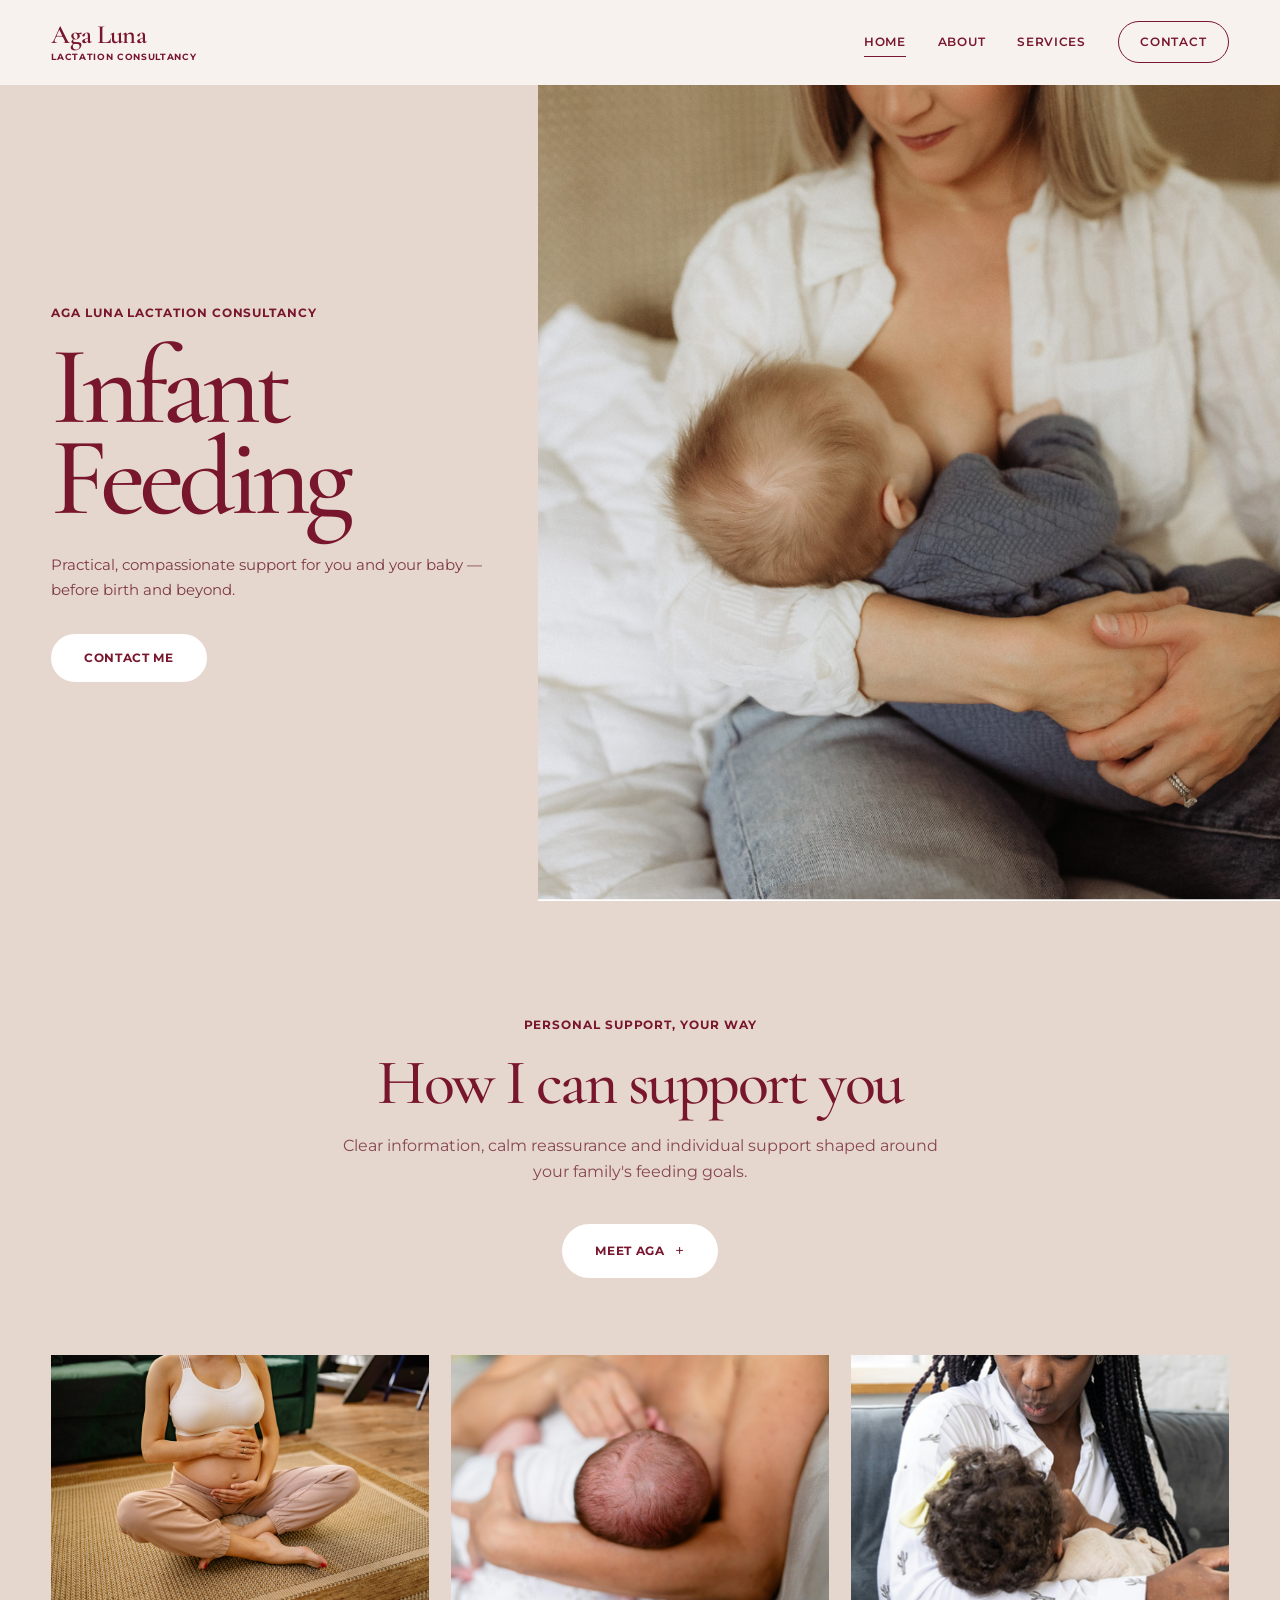
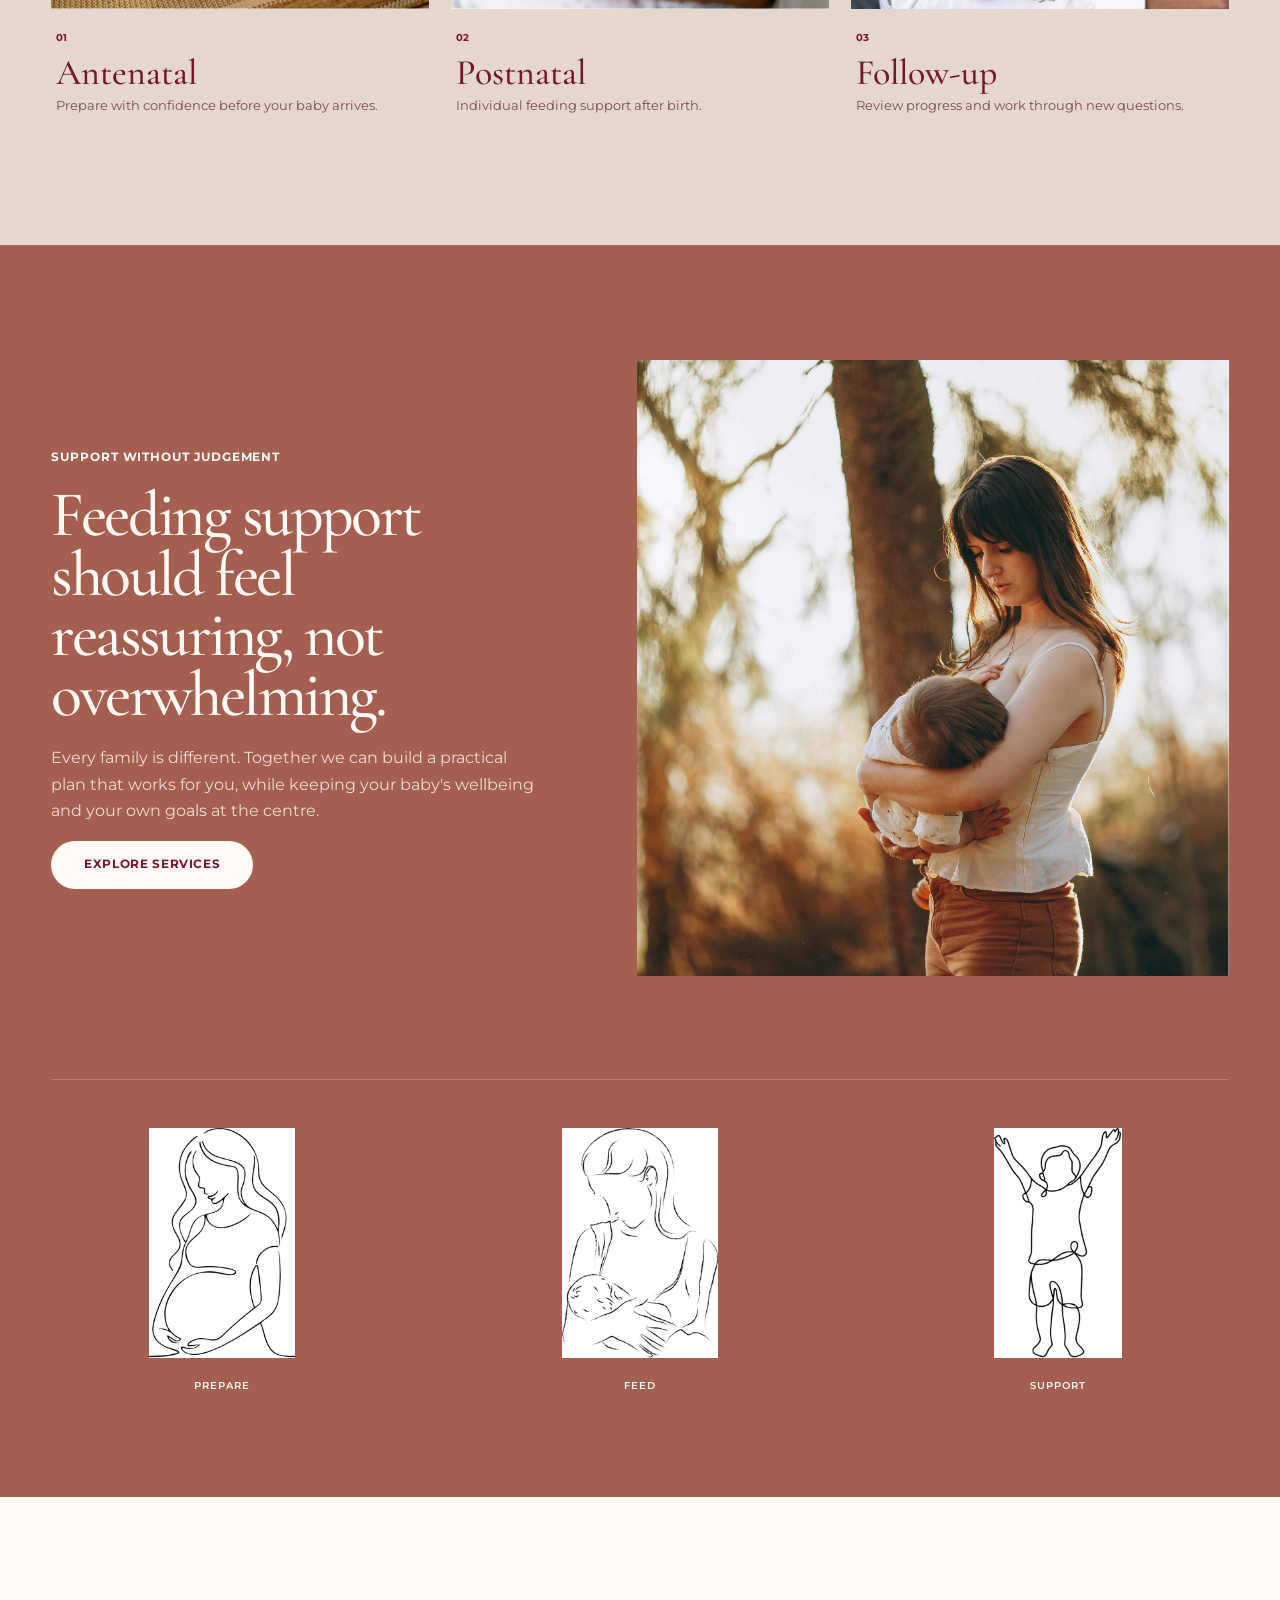
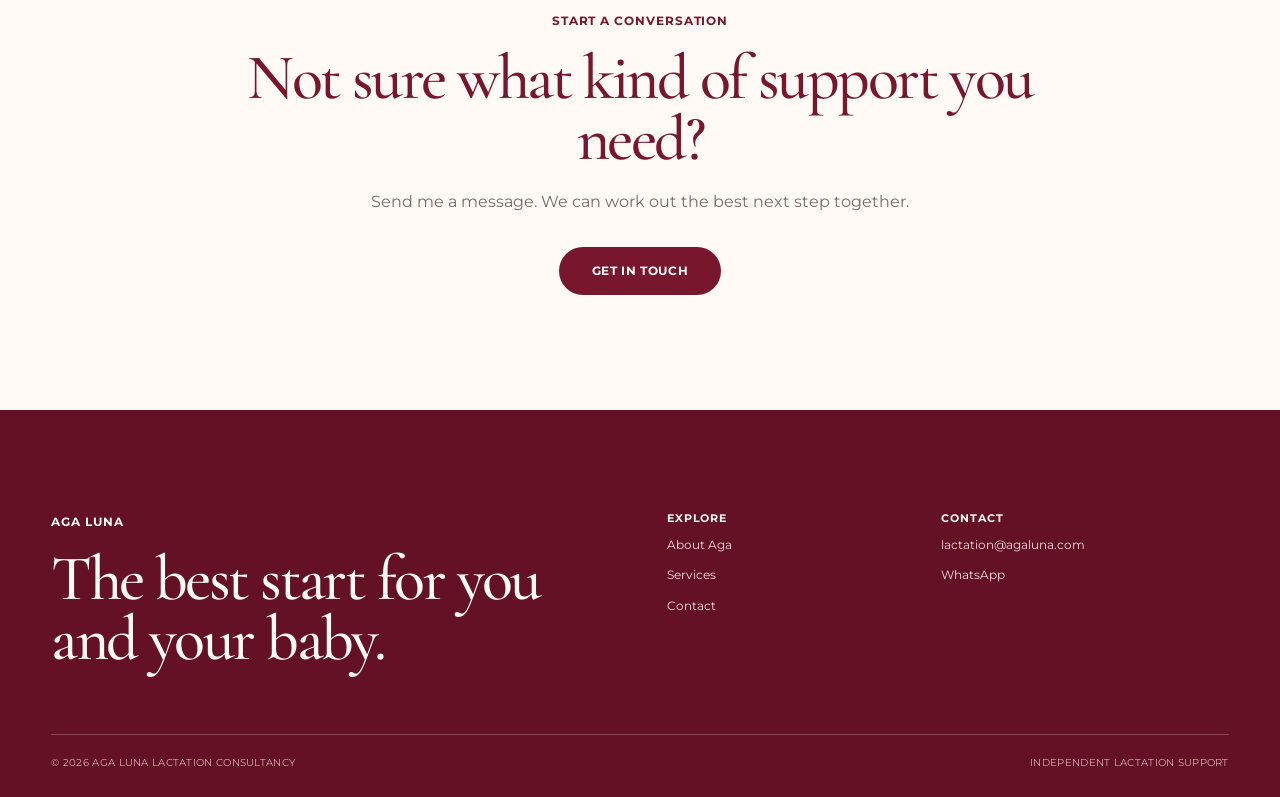
==== index.html @ 63ed7f53 "Build basic replacement site for client and add free use images" ====
<!DOCTYPE html>
<html lang="en">

<head>
  <title>Aga Luna Lactation Consultancy</title>
  <meta name="description" content="Warm, evidence-based infant feeding and lactation support for families.">

  <meta charset="UTF-8">
  <meta name="viewport" content="width=device-width, initial-scale=1.0">
  <meta name="theme-color" content="#7a1730">
  <link rel="preconnect" href="https://fonts.googleapis.com">
  <link rel="preconnect" href="https://fonts.gstatic.com" crossorigin>
  <link
    href="https://fonts.googleapis.com/css2?family=Cormorant+Garamond:wght@400;500;600&family=Montserrat:wght@400;500;600;700&display=swap"
    rel="stylesheet">
  <link rel="stylesheet" href="assets/css/style.css">
  <script src="assets/js/script.js" defer></script>

</head>

<body data-page="home">

  <a class="skip-link" href="#main">Skip to content</a>

  <header class="site-header" data-header>
    <div class="shell header-inner">
      <a class="brand" href="index.html" aria-label="Aga Luna home">
        <span class="brand-kicker">Aga Luna</span>
        <span class="brand-sub">Lactation Consultancy</span>
      </a>

      <button class="nav-toggle" type="button" aria-expanded="false" aria-controls="primary-nav" aria-label="Open menu">
        <span></span><span></span>
      </button>

      <nav class="primary-nav" id="primary-nav" aria-label="Main navigation">
        <a href="index.html" data-nav="home">Home</a>
        <a href="about.html" data-nav="about">About</a>
        <a href="services.html" data-nav="services">Services</a>
        <a href="contact.html" class="nav-button" data-nav="contact">Contact</a>
      </nav>
    </div>
  </header>


  <main id="main">
    <section class="hero hero-home">
      <div class="hero-copy reveal">
        <div class="hero-copy-inner">
          <p class="eyebrow">Aga Luna Lactation Consultancy</p>
          <h1>Infant<br>Feeding</h1>
          <p class="hero-intro">Practical, compassionate support for you and your baby — before birth and beyond.</p>
          <a class="pill pill-light" href="contact.html">Contact me</a>
        </div>
      </div>

      <div class="hero-image media-frame media-home" role="img" aria-label="Parent holding a baby">

      </div>
    </section>

    <section class="section services-preview">
      <div class="shell">
        <header class="section-title centred reveal">
          <p class="eyebrow">Personal support, your way</p>
          <h2>How I can support you</h2>
          <p>Clear information, calm reassurance and individual support shaped around your family's feeding goals.</p>
        </header>

        <div class="about-reveal-wrap reveal">
          <button class="pill pill-white accordion-trigger" type="button" aria-expanded="false"
            aria-controls="home-about">
            <span>Meet Aga</span>
            <span class="accordion-symbol" aria-hidden="true">+</span>
          </button>

          <div class="home-about" id="home-about" hidden>
            <div class="home-about-grid">
              <div>
                <p class="eyebrow">About me</p>
                <h3>Experienced care, delivered personally.</h3>
              </div>
              <div>
                <p>I’m Aga, an International Board Certified Lactation Consultant and neonatal nurse. I support families
                  with evidence-based information, practical feeding guidance and an approach that respects your
                  individual choices.</p>
                <a class="text-link" href="about.html">Read more about Aga <span>→</span></a>
              </div>
            </div>
          </div>
        </div>

        <div class="service-image-grid">
          <a class="service-tile reveal" href="services.html#antenatal">
            <div class="media-frame media-card media-antenatal">
            </div>
            <div class="service-tile-copy">
              <span class="service-number">01</span>
              <h3>Antenatal</h3>
              <p>Prepare with confidence before your baby arrives.</p>
            </div>
          </a>

          <a class="service-tile reveal" href="services.html#postnatal">
            <div class="media-frame media-card media-postnatal">
            </div>
            <div class="service-tile-copy">
              <span class="service-number">02</span>
              <h3>Postnatal</h3>
              <p>Individual feeding support after birth.</p>
            </div>
          </a>

          <a class="service-tile reveal" href="services.html#follow-up">
            <div class="media-frame media-card media-followup">
            </div>
            <div class="service-tile-copy">
              <span class="service-number">03</span>
              <h3>Follow-up</h3>
              <p>Review progress and work through new questions.</p>
            </div>
          </a>
        </div>
      </div>
    </section>

    <section class="feature-band">
      <div class="shell feature-grid">
        <div class="feature-copy reveal">
          <p class="eyebrow eyebrow-light">Support without judgement</p>
          <h2>Feeding support should feel reassuring, not overwhelming.</h2>
          <p>Every family is different. Together we can build a practical plan that works for you, while keeping your
            baby's wellbeing and your own goals at the centre.</p>
          <a class="pill pill-cream" href="services.html">Explore services</a>
        </div>

        <div class="feature-image media-frame media-feature reveal">
        </div>
      </div>

      <div class="shell line-art-row" aria-hidden="true">
        <div class="line-art-item">
          <div class="line-art-image-wrap">
            <img src="assets/images/service-antenatal.png" alt="" class="line-art-image">
          </div>
          <small>Prepare</small>
        </div>

        <div class="line-art-item">
          <div class="line-art-image-wrap">
            <img src="assets/images/service-postnatal.png" alt="" class="line-art-image">
          </div>
          <small>Feed</small>
        </div>

        <div class="line-art-item">
          <div class="line-art-image-wrap">
            <img src="assets/images/service-follow-up.png" alt="" class="line-art-image">
          </div>
          <small>Support</small>
        </div>
      </div>
    </section>

    <section class="section simple-cta">
      <div class="shell simple-cta-inner reveal">
        <p class="eyebrow">Start a conversation</p>
        <h2>Not sure what kind of support you need?</h2>
        <p>Send me a message. We can work out the best next step together.</p>
        <a class="pill pill-wine" href="contact.html">Get in touch</a>
      </div>
    </section>
  </main>


  <footer class="site-footer">
    <div class="shell footer-grid">
      <div class="footer-brand">
        <p class="eyebrow eyebrow-light">Aga Luna</p>
        <h2>The best start for you and your baby.</h2>
      </div>

      <div class="footer-col">
        <h3>Explore</h3>
        <a href="about.html">About Aga</a>
        <a href="services.html">Services</a>
        <a href="contact.html">Contact</a>
      </div>

      <div class="footer-col">
        <h3>Contact</h3>
        <a href="mailto:lactation@agaluna.com">lactation@agaluna.com</a>
        <a href="https://wa.me/447851982560">WhatsApp</a>
      </div>
    </div>

    <div class="shell footer-base">
      <span>© <span data-year></span> Aga Luna Lactation Consultancy</span>
      <span>Independent lactation support</span>
    </div>
  </footer>

</body>

</html>
---- assets/css/style.css ----
:root {
  --wine: #78162e;
  --wine-deep: #641126;
  --terracotta: #a45f50;
  --terracotta-deep: #8f5144;
  --blush: #e6d7ce;
  --blush-soft: #f2e9e4;
  --cream: #fffaf6;
  --paper: #f8f2ee;
  --white: #ffffff;
  --ink: #2e2423;
  --muted: #766866;
  --line: rgba(120, 22, 46, 0.18);
  --dark-line: rgba(255, 250, 246, 0.22);

  --display: "Cormorant Garamond", Georgia, serif;
  --sans: "Montserrat", Arial, sans-serif;

  --shell: 1180px;
  --pad: clamp(1.25rem, 4vw, 4.5rem);
  --section: clamp(5rem, 9vw, 8.5rem);
}

* {
  box-sizing: border-box;
}

html {
  scroll-behavior: smooth;
  scroll-padding-top: 92px;
}

body {
  margin: 0;
  color: var(--wine);
  background: var(--paper);
  font-family: var(--sans);
  font-size: 16px;
  line-height: 1.65;
  -webkit-font-smoothing: antialiased;
}

body.menu-open {
  overflow: hidden;
}

img {
  display: block;
  width: 100%;
  height: auto;
}

a {
  color: inherit;
}

button,
input,
textarea,
select {
  font: inherit;
}

.shell {
  width: min(calc(100% - (var(--pad) * 2)), var(--shell));
  margin-inline: auto;
}

.section {
  padding: var(--section) 0;
}

.skip-link {
  position: fixed;
  left: 1rem;
  top: 1rem;
  z-index: 9999;
  padding: .75rem 1rem;
  transform: translateY(-180%);
  background: var(--wine);
  color: var(--white);
  text-decoration: none;
}

.skip-link:focus {
  transform: none;
}

.eyebrow,
.small-heading {
  margin: 0 0 1.1rem;
  font-size: .72rem;
  font-weight: 700;
  letter-spacing: .08em;
  text-transform: uppercase;
}

.eyebrow-light {
  color: var(--cream);
}

h1,
h2,
h3,
blockquote {
  margin-top: 0;
  font-family: var(--display);
  font-weight: 500;
}

h1 {
  margin-bottom: 1.4rem;
  font-size: clamp(4rem, 8.7vw, 8.8rem);
  line-height: .82;
  letter-spacing: -.055em;
}

h2 {
  margin-bottom: 1.25rem;
  font-size: clamp(2.7rem, 5vw, 5rem);
  line-height: .94;
  letter-spacing: -.04em;
}

h3 {
  margin-bottom: .7rem;
  font-size: clamp(1.7rem, 2.8vw, 2.5rem);
  line-height: 1;
}

p {
  margin-top: 0;
}

.large-copy {
  max-width: 44rem;
  font-family: var(--display);
  font-size: clamp(1.5rem, 2.5vw, 2.25rem);
  line-height: 1.2;
}

.muted {
  color: var(--muted);
}

.pill {
  display: inline-flex;
  align-items: center;
  justify-content: center;
  min-height: 48px;
  padding: .8rem 2rem;
  border: 1px solid transparent;
  border-radius: 999px;
  font-size: .72rem;
  font-weight: 700;
  letter-spacing: .055em;
  text-transform: uppercase;
  text-decoration: none;
  cursor: pointer;
  transition: transform .2s ease, background .2s ease, color .2s ease, border-color .2s ease;
}

.pill:hover {
  transform: translateY(-2px);
}

.pill-light,
.pill-white {
  background: var(--white);
  color: var(--wine);
}

.pill-cream {
  background: var(--cream);
  color: var(--wine);
}

.pill-wine {
  background: var(--wine);
  color: var(--white);
}

.pill-wine:hover {
  background: var(--wine-deep);
}

.text-link {
  display: inline-flex;
  gap: .6rem;
  align-items: center;
  font-size: .78rem;
  font-weight: 700;
  letter-spacing: .04em;
  text-transform: uppercase;
  text-decoration: none;
  border-bottom: 1px solid currentColor;
}

.text-link span {
  transition: transform .2s ease;
}

.text-link:hover span {
  transform: translateX(4px);
}


/* -------------------------- Header -------------------------- */

.site-header {
  position: sticky;
  top: 0;
  z-index: 1000;
  background: rgba(248, 242, 238, .94);
  border-bottom: 1px solid transparent;
  backdrop-filter: blur(14px);
  transition: border-color .2s ease, box-shadow .2s ease;
}

.site-header.is-scrolled {
  border-color: var(--line);
  box-shadow: 0 10px 35px rgba(90, 35, 45, .05);
}

.header-inner {
  min-height: 84px;
  display: flex;
  align-items: center;
  justify-content: space-between;
  gap: 2rem;
}

.brand {
  display: flex;
  flex-direction: column;
  line-height: 1;
  text-decoration: none;
}

.brand-kicker {
  font-family: var(--display);
  font-size: 1.65rem;
  font-weight: 600;
  letter-spacing: -.025em;
}

.brand-sub {
  margin-top: .25rem;
  font-size: .56rem;
  font-weight: 700;
  letter-spacing: .075em;
  text-transform: uppercase;
}

.primary-nav {
  display: flex;
  align-items: center;
  gap: 2rem;
}

.primary-nav a {
  position: relative;
  font-size: .72rem;
  font-weight: 600;
  letter-spacing: .06em;
  text-transform: uppercase;
  text-decoration: none;
}

.primary-nav a:not(.nav-button)::after {
  content: "";
  position: absolute;
  left: 0;
  right: 100%;
  bottom: -.35rem;
  height: 1px;
  background: currentColor;
  transition: right .2s ease;
}

.primary-nav a:hover::after,
.primary-nav a.active::after {
  right: 0;
}

.nav-button {
  padding: .68rem 1.35rem;
  border: 1px solid var(--wine);
  border-radius: 999px;
}

.nav-button:hover,
.nav-button.active {
  background: var(--wine);
  color: var(--white);
}

.nav-toggle {
  display: none;
  width: 44px;
  height: 44px;
  padding: 0;
  border: 0;
  background: transparent;
  cursor: pointer;
}

.nav-toggle span {
  display: block;
  width: 26px;
  height: 1px;
  margin: 6px auto;
  background: var(--wine);
  transition: transform .2s ease;
}

.nav-toggle[aria-expanded="true"] span:first-child {
  transform: translateY(3.5px) rotate(45deg);
}

.nav-toggle[aria-expanded="true"] span:last-child {
  transform: translateY(-3.5px) rotate(-45deg);
}


/* ------------------------ Image system ----------------------- */

.media-frame {
  position: relative;
  overflow: hidden;
  background:
    linear-gradient(135deg, rgba(120, 22, 46, .11), rgba(164, 95, 80, .18)),
    var(--blush-soft);
  background-position: center;
  background-size: cover;
}

.image-note {
  position: absolute;
  left: 50%;
  top: 50%;
  transform: translate(-50%, -50%);
  max-width: 75%;
  padding: .55rem .8rem;
  background: rgba(255, 255, 255, .87);
  color: var(--wine);
  border-radius: 999px;
  font-size: .68rem;
  font-weight: 600;
  text-align: center;
}

.image-note-dark {
  background: rgba(46, 36, 35, .74);
  color: var(--cream);
}

/* Once you add the files, these selectors automatically use them. */
.media-home {
  background-image: url("../images/home-hero.jpg"), linear-gradient(135deg, #eee, #ddd);
}

.media-antenatal {
  background-image: url("../images/antenatal.jpg"), linear-gradient(135deg, #eee, #ddd);
}

.media-postnatal {
  background-image: url("../images/postnatal.jpg"), linear-gradient(135deg, #eee, #ddd);
}

.media-followup {
  background-image: url("../images/follow-up.jpg"), linear-gradient(135deg, #eee, #ddd);
}

.media-feature {
  background-image: url("../images/home-feature.jpg"), linear-gradient(135deg, #eee, #ddd);
}

.media-portrait {
  background-image: url("../images/aga-portrait.jpg"), linear-gradient(135deg, #eee, #ddd);
}

.media-services-hero {
  background-image: url("../images/services-hero.jpg"), linear-gradient(135deg, #eee, #ddd);
}

#antenatal .media-service,
#postnatal .media-service,
#follow-up .media-service {
  background-size: contain;
  background-repeat: no-repeat;
  background-position: center;
}

#antenatal .media-service {
  background-image: url("../images/service-antenatal.png");
  background-color: var(--blush-soft);
}

#postnatal .media-service {
  background-image: url("../images/service-postnatal.png");
  background-color: var(--terracotta);
}

#follow-up .media-service {
  background-image: url("../images/service-follow-up.png");
  background-color: var(--blush-soft);
}

.media-contact {
  background-image: url("../images/contact-hero.jpg"), linear-gradient(135deg, #eee, #ddd);
}


/* --------------------------- Home ---------------------------- */

.hero-home {
  min-height: calc(100svh - 84px);
  display: grid;
  grid-template-columns: minmax(0, 42%) minmax(0, 58%);
  background: var(--blush);
}

.hero-copy {
  display: grid;
  align-items: center;
  padding: clamp(4rem, 8vw, 8rem) var(--pad);
}

.hero-copy-inner {
  width: min(100%, 32rem);
  margin-left: auto;
}

.hero-copy h1 {
  margin-bottom: 1.8rem;
}

.hero-intro {
  max-width: 29rem;
  margin-bottom: 2rem;
  color: #7d3948;
  font-size: .95rem;
}

.hero-image {
  min-height: 650px;
}

.services-preview {
  background: var(--blush);
}

.section-title {
  max-width: 760px;
  margin-inline: auto;
  margin-bottom: 2.4rem;
}

.centred {
  text-align: center;
}

.section-title p:last-child {
  max-width: 620px;
  margin-inline: auto;
  color: #874653;
}

.about-reveal-wrap {
  margin-bottom: clamp(3rem, 6vw, 5.5rem);
  text-align: center;
}

.accordion-trigger {
  gap: .65rem;
}

.accordion-symbol {
  font-size: 1rem;
  font-weight: 400;
  transition: transform .25s ease;
}

.accordion-trigger[aria-expanded="true"] .accordion-symbol {
  transform: rotate(45deg);
}

.home-about {
  max-width: 900px;
  margin: 1.5rem auto 0;
  padding: clamp(2rem, 5vw, 4rem);
  border-top: 1px solid var(--line);
  border-bottom: 1px solid var(--line);
  text-align: left;
}

.home-about-grid {
  display: grid;
  grid-template-columns: .8fr 1.2fr;
  gap: clamp(2rem, 6vw, 5rem);
}

.home-about-grid p:not(.eyebrow) {
  color: #74414a;
}

.service-image-grid {
  display: grid;
  grid-template-columns: repeat(3, 1fr);
  gap: clamp(.8rem, 1.8vw, 1.4rem);
}

.service-tile {
  color: inherit;
  text-decoration: none;
}

.media-card {
  aspect-ratio: 1.22 / .82;
  transition: transform .35s ease, filter .35s ease;
}

.service-tile:hover .media-card {
  transform: translateY(-4px);
  filter: saturate(.92);
}

.service-tile-copy {
  padding: 1.3rem .3rem 0;
}

.service-number {
  display: block;
  margin-bottom: .55rem;
  font-size: .62rem;
  font-weight: 700;
}

.service-tile-copy h3 {
  margin-bottom: .3rem;
}

.service-tile-copy p {
  color: #7d4851;
  font-size: .82rem;
}

.feature-band {
  padding: var(--section) 0 clamp(4rem, 8vw, 7rem);
  background: var(--terracotta);
  color: var(--cream);
}

.feature-grid {
  display: grid;
  grid-template-columns: .9fr 1.1fr;
  gap: clamp(3rem, 8vw, 8rem);
  align-items: center;
}

.feature-copy p:not(.eyebrow) {
  max-width: 35rem;
  color: #f0ddd5;
}

.media-feature {
  aspect-ratio: .96 / 1;
  min-height: 540px;
}

.line-art-row {
  margin-top: clamp(4rem, 8vw, 7rem);
  padding-top: 2.5rem;
  border-top: 1px solid var(--dark-line);
  display: grid;
  grid-template-columns: repeat(3, 1fr);
  gap: 2rem;
}

.line-icon {
  display: grid;
  place-items: center;
  gap: .8rem;
}

.line-symbol {
  display: grid;
  place-items: center;
  width: 90px;
  aspect-ratio: 1;
  border: 1px solid var(--cream);
  border-radius: 50%;
  font-family: var(--display);
  font-size: 2.3rem;
}

.line-icon small {
  font-size: .65rem;
  letter-spacing: .09em;
  text-transform: uppercase;
}

.simple-cta {
  background: var(--cream);
  text-align: center;
}

.simple-cta-inner {
  max-width: 820px;
}

.simple-cta-inner p:not(.eyebrow) {
  max-width: 590px;
  margin-inline: auto;
  color: var(--muted);
}

.simple-cta .pill {
  margin-top: 1rem;
}


/* --------------------------- About --------------------------- */

.editorial-hero {
  padding: clamp(5rem, 10vw, 9rem) 0;
  background: var(--blush);
}

.editorial-hero-grid {
  display: grid;
  grid-template-columns: 1.25fr .75fr;
  gap: clamp(3rem, 9vw, 8rem);
  align-items: end;
}

.editorial-title h1 {
  max-width: 760px;
  font-size: clamp(4.5rem, 8vw, 8.3rem);
}

.editorial-side {
  padding-bottom: .8rem;
}

.about-story {
  background: var(--cream);
}

.story-grid {
  display: grid;
  grid-template-columns: .78fr 1.22fr;
  gap: clamp(3rem, 8vw, 8rem);
  align-items: start;
}

.media-portrait {
  aspect-ratio: .75 / 1;
  min-height: 640px;
}

.story-copy {
  max-width: 670px;
  padding-top: clamp(1rem, 4vw, 4rem);
}

.story-copy>p:not(.eyebrow) {
  color: var(--muted);
}

.credential-grid {
  margin: 2.8rem 0;
  border-top: 1px solid var(--line);
  border-bottom: 1px solid var(--line);
}

.credential-grid>div {
  display: grid;
  grid-template-columns: 140px 1fr;
  gap: 1.2rem;
  padding: 1rem 0;
  border-bottom: 1px solid var(--line);
}

.credential-grid>div:last-child {
  border-bottom: 0;
}

.credential-grid strong {
  font-family: var(--display);
  font-size: 1.25rem;
}

.credential-grid span {
  color: var(--muted);
  font-size: .82rem;
}

.quote-band {
  padding: clamp(5rem, 10vw, 9rem) 0;
  background: var(--terracotta);
  color: var(--cream);
}

.quote-inner {
  max-width: 980px;
  text-align: center;
}

.sparkle {
  display: block;
  margin-bottom: 1.3rem;
  font-size: 2rem;
}

blockquote {
  margin-bottom: 0;
  font-size: clamp(2.8rem, 5.8vw, 5.8rem);
  line-height: .97;
  letter-spacing: -.04em;
}

.location-section {
  background: var(--blush);
}

.editorial-split {
  display: grid;
  grid-template-columns: .85fr 1.15fr;
  gap: clamp(3rem, 9vw, 8rem);
}

.editorial-split>div:last-child {
  max-width: 610px;
}


/* ------------------------- Services -------------------------- */

.services-hero {
  background: var(--terracotta);
  color: var(--cream);
}

.services-hero-grid {
  min-height: 690px;
  display: grid;
  grid-template-columns: .9fr 1.1fr;
}

.services-hero-image {
  margin-left: calc((100vw - min(calc(100vw - (var(--pad) * 2)), var(--shell))) / -2);
  min-height: 690px;
}

.services-hero-copy {
  align-self: center;
  padding: clamp(4rem, 8vw, 8rem);
  padding-right: 0;
}

.services-hero-copy h1 {
  max-width: 700px;
  font-size: clamp(4rem, 7vw, 7rem);
}

.services-hero-copy p:not(.eyebrow) {
  max-width: 560px;
  color: #f2ddd6;
}

.service-section {
  padding: var(--section) 0;
  background: var(--cream);
}

.service-section-dark {
  background: var(--terracotta);
  color: var(--cream);
}

.service-layout {
  display: grid;
  grid-template-columns: .23fr .95fr .82fr;
  gap: clamp(2rem, 5vw, 5rem);
  align-items: center;
}

.service-layout-reverse .service-index {
  order: 1;
}

.service-layout-reverse .service-content {
  order: 3;
}

.service-layout-reverse .media-service {
  order: 2;
}

.service-index {
  align-self: start;
  padding-top: .4rem;
  border-top: 1px solid currentColor;
}

.service-index span {
  display: block;
  margin: .8rem 0 .3rem;
  font-family: var(--display);
  font-size: 2.2rem;
}

.service-index p {
  font-size: .68rem;
  font-weight: 700;
  text-transform: uppercase;
  letter-spacing: .07em;
}

.service-content .large-copy {
  margin-bottom: 2rem;
}

.media-service {
  aspect-ratio: .82 / 1;
  min-height: 540px;
}

.clean-list {
  display: grid;
  grid-template-columns: 1fr 1fr;
  gap: .7rem 1.8rem;
  padding: 0;
  margin: 2rem 0 0;
  list-style: none;
  font-size: .83rem;
}

.clean-list li {
  position: relative;
  padding: .7rem 0 .7rem 1.1rem;
  border-top: 1px solid currentColor;
}

.clean-list li::before {
  content: "✦";
  position: absolute;
  left: 0;
  top: .73rem;
  font-size: .55rem;
}

.pricing-section {
  padding: var(--section) 0;
  background: var(--wine);
  color: var(--cream);
}

.pricing-title {
  display: grid;
  grid-template-columns: .5fr 1.1fr .8fr;
  gap: 2rem;
  align-items: end;
  margin-bottom: 3rem;
}

.pricing-title .eyebrow {
  grid-column: 1 / -1;
  margin-bottom: 0;
}

.pricing-title h2 {
  margin-bottom: 0;
}

.pricing-title p:last-child {
  margin-bottom: .35rem;
  color: #eacdd3;
}

.price-grid {
  border-top: 1px solid var(--dark-line);
}

.price-item {
  display: grid;
  grid-template-columns: 100px 1fr .55fr .75fr;
  gap: 1.5rem;
  align-items: center;
  padding: 1.7rem 0;
  border-bottom: 1px solid var(--dark-line);
}

.price-number {
  font-size: .65rem;
  font-weight: 700;
}

.price-item h3 {
  margin: 0;
}

.price-main {
  margin: 0;
  font-family: var(--display);
  font-size: 2.2rem;
}

.price-item p:last-child {
  margin: 0;
  font-size: .8rem;
  color: #e9ccd2;
}

.pricing-cta {
  margin-top: 2.5rem;
  display: flex;
  align-items: center;
  justify-content: flex-end;
  gap: 1.5rem;
}

.pricing-cta p {
  margin: 0;
}

/* -------------------- Package accordion -------------------- */

.package-accordion {
  margin-top: 3rem;
  border-top: 1px solid var(--dark-line);
  border-bottom: 1px solid var(--dark-line);
}

.package-trigger {
  width: 100%;
  padding: 1.4rem 0;
  border: 0;
  background: transparent;
  color: var(--cream);

  display: flex;
  justify-content: space-between;
  align-items: center;

  font-family: var(--sans);
  font-size: .78rem;
  font-weight: 700;
  letter-spacing: .07em;
  text-transform: uppercase;

  cursor: pointer;
}

.package-symbol {
  font-family: var(--display);
  font-size: 1.8rem;
  line-height: 1;
  transition: transform .25s ease;
}

.package-trigger[aria-expanded="true"] .package-symbol {
  transform: rotate(45deg);
}

.package-panel {
  padding: 1rem 0 2.5rem;
}

.package-grid {
  display: grid;
  grid-template-columns: repeat(3, 1fr);
  gap: 1.4rem;
}

.package-card {
  padding: 2rem;
  border: 1px solid var(--dark-line);
  background: rgba(255, 255, 255, .045);
}

.package-card h3 {
  margin-bottom: 1.3rem;
  font-size: 2.8rem;
}

.package-card ul {
  margin: 0;
  padding: 0;
  list-style: none;
}

.package-card li {
  padding: .7rem 0;
  border-top: 1px solid var(--dark-line);
  color: #ead2d8;
  font-size: .8rem;
}

.package-card li:last-child {
  border-bottom: 1px solid var(--dark-line);
}

@media (max-width: 800px) {
  .package-grid {
    grid-template-columns: 1fr;
  }
}

.line-art-row {
  margin-top: clamp(4rem, 8vw, 7rem);
  padding-top: 3rem;

  display: grid;
  grid-template-columns: repeat(3, 1fr);
  gap: clamp(2rem, 6vw, 5rem);

  border-top: 1px solid var(--dark-line);
}

.line-art-item {
  display: flex;
  flex-direction: column;
  align-items: center;
  text-align: center;
}

.line-art-image-wrap {
  width: 100%;
  height: 230px;

  display: flex;
  align-items: center;
  justify-content: center;
}

.line-art-image {
  display: block;

  width: 100%;
  height: 100%;

  object-fit: contain;
  object-position: center;

  max-width: 240px;
}

/* Balance the different illustration shapes */

.line-art-item:nth-child(1) .line-art-image {
  max-width: 240px;
}

.line-art-item:nth-child(2) .line-art-image {
  max-width: 220px;
}

.line-art-item:nth-child(3) .line-art-image {
  max-width: 175px;
}

.line-art-item small {
  margin-top: 1.2rem;

  font-size: .65rem;
  font-weight: 600;
  letter-spacing: .09em;
  text-transform: uppercase;
}

@media (max-width: 700px) {

  .line-art-row {
    grid-template-columns: 1fr;
    gap: 3rem;
  }

  .line-art-image-wrap {
    height: 200px;
  }

  .line-art-item:nth-child(1) .line-art-image {
    max-width: 210px;
  }

  .line-art-item:nth-child(2) .line-art-image {
    max-width: 195px;
  }

  .line-art-item:nth-child(3) .line-art-image {
    max-width: 155px;
  }
}

/* -------------------------- Contact -------------------------- */

.contact-top {
  padding: clamp(4rem, 8vw, 7rem) 0;
  background: var(--blush);
}

.contact-heading {
  margin-bottom: clamp(3rem, 6vw, 5.5rem);
}

.contact-heading h1 {
  max-width: 1030px;
  font-size: clamp(4rem, 7.3vw, 7.5rem);
  line-height: .87;
}

.contact-layout {
  display: grid;
  grid-template-columns: 1.45fr .55fr;
  gap: clamp(4rem, 9vw, 9rem);
  align-items: start;
}

.contact-details {
  display: grid;
  grid-template-columns: .7fr 1fr;
  gap: 4rem;
}

.contact-details a {
  display: block;
  width: fit-content;
  font-size: .83rem;
  text-decoration-thickness: 1px;
  text-underline-offset: 3px;
}

.contact-locations {
  grid-column: 1 / -1;
  margin-top: 2rem;
}

.location-grid {
  display: grid;
  grid-template-columns: repeat(3, 1fr);
  gap: 2rem;
}

.location-grid strong,
.location-grid span {
  display: block;
}

.location-grid strong {
  margin-bottom: .2rem;
  font-size: .76rem;
  text-transform: uppercase;
}

.location-grid span {
  max-width: 180px;
  color: #7c4c55;
  font-size: .76rem;
}

.editorial-form {
  display: grid;
  gap: .85rem;
}

.editorial-form label:not(.checkbox-line) {
  position: relative;
  display: block;
}

.editorial-form label:not(.checkbox-line)>span {
  position: absolute;
  z-index: 2;
  left: 1rem;
  top: .65rem;
  font-size: .58rem;
  font-weight: 700;
  letter-spacing: .05em;
  text-transform: uppercase;
  pointer-events: none;
}

.editorial-form label small {
  font-size: inherit;
  font-weight: 500;
}

.editorial-form input:not([type="checkbox"]),
.editorial-form textarea {
  width: 100%;
  border: 0;
  border-radius: 999px;
  outline: none;
  background: var(--white);
  color: var(--ink);
  padding: 1.55rem 1rem .65rem;
}

.editorial-form textarea {
  min-height: 130px;
  resize: vertical;
  border-radius: 28px;
}

.editorial-form input:focus,
.editorial-form textarea:focus {
  box-shadow: 0 0 0 2px var(--wine);
}

.checkbox-line {
  display: grid;
  grid-template-columns: auto 1fr;
  gap: .65rem;
  align-items: start;
  margin: .4rem 0;
  font-size: .68rem;
}

.checkbox-line input {
  margin-top: .25rem;
  accent-color: var(--wine);
}

.honeypot {
  position: absolute !important;
  left: -9999px !important;
}

.form-note {
  color: #82515a;
  font-size: .65rem;
}

.contact-photo {
  min-height: min(64vw, 800px);
}

.photo-sparkle {
  position: absolute;
  right: 8%;
  bottom: 11%;
  color: var(--white);
  font-size: clamp(5rem, 10vw, 9rem);
  line-height: 1;
}


/* --------------------------- Footer -------------------------- */

.site-footer {
  padding: clamp(4rem, 8vw, 7rem) 0 1.7rem;
  background: var(--wine-deep);
  color: var(--cream);
}

.footer-grid {
  display: grid;
  grid-template-columns: 1.5fr .55fr .8fr;
  gap: clamp(2rem, 6vw, 6rem);
}

.footer-brand h2 {
  max-width: 600px;
  margin-bottom: 0;
  font-size: clamp(2.7rem, 5vw, 5rem);
}

.footer-col h3 {
  font-family: var(--sans);
  font-size: .68rem;
  font-weight: 700;
  letter-spacing: .08em;
  text-transform: uppercase;
}

.footer-col a {
  display: block;
  margin: .65rem 0;
  color: #f1dce1;
  font-size: .76rem;
  text-decoration: none;
}

.footer-col a:hover {
  text-decoration: underline;
}

.footer-base {
  margin-top: 4rem;
  padding-top: 1.2rem;
  border-top: 1px solid var(--dark-line);
  display: flex;
  justify-content: space-between;
  gap: 2rem;
  color: #d5adb7;
  font-size: .62rem;
  letter-spacing: .03em;
  text-transform: uppercase;
}


/* ------------------------- Animation ------------------------- */

.reveal {
  opacity: 0;
  transform: translateY(18px);
  transition: opacity .7s ease, transform .7s ease;
}

.reveal.is-visible {
  opacity: 1;
  transform: none;
}


/* ------------------------ Responsive ------------------------- */

@media (max-width: 900px) {
  .nav-toggle {
    display: block;
  }

  .primary-nav {
    position: fixed;
    inset: 84px 0 auto;
    min-height: calc(100svh - 84px);
    padding: 2rem var(--pad) 4rem;
    display: flex;
    flex-direction: column;
    align-items: stretch;
    gap: 0;
    background: var(--blush);
    transform: translateY(-115%);
    opacity: 0;
    pointer-events: none;
    transition: transform .25s ease, opacity .25s ease;
  }

  .primary-nav.open {
    transform: none;
    opacity: 1;
    pointer-events: auto;
  }

  .primary-nav a {
    padding: 1rem 0;
    border-bottom: 1px solid var(--line);
    font-family: var(--display);
    font-size: 2.2rem;
    font-weight: 500;
    letter-spacing: -.02em;
    text-transform: none;
  }

  .primary-nav a::after {
    display: none;
  }

  .nav-button {
    margin-top: 1rem;
    border: 0;
    border-radius: 0;
  }

  .hero-home {
    min-height: auto;
    grid-template-columns: 1fr;
  }

  .hero-copy {
    min-height: 510px;
  }

  .hero-copy-inner {
    width: 100%;
    margin-left: 0;
  }

  .hero-image {
    min-height: 68vw;
  }

  .service-image-grid {
    grid-template-columns: 1fr;
    gap: 3rem;
  }

  .media-card {
    aspect-ratio: 1.6 / 1;
  }

  .feature-grid,
  .editorial-hero-grid,
  .story-grid,
  .editorial-split,
  .services-hero-grid,
  .service-layout,
  .contact-layout {
    grid-template-columns: 1fr;
  }

  .feature-copy {
    max-width: 700px;
  }

  .media-feature {
    min-height: 70vw;
  }

  .media-portrait {
    min-height: 95vw;
  }

  .services-hero-image {
    margin-left: 0;
    min-height: 75vw;
  }

  .services-hero-copy {
    padding: 4rem 0;
  }

  .service-layout {
    gap: 2.2rem;
  }

  .service-layout-reverse .service-index,
  .service-layout-reverse .service-content,
  .service-layout-reverse .media-service {
    order: initial;
  }

  .service-index {
    display: flex;
    align-items: baseline;
    gap: .8rem;
  }

  .service-index span {
    margin: .8rem 0 .3rem;
  }

  .media-service {
    min-height: 78vw;
    aspect-ratio: 1 / 1.05;
  }

  .pricing-title {
    grid-template-columns: 1fr;
  }

  .price-item {
    grid-template-columns: 65px 1fr auto;
  }

  .price-item p:last-child {
    grid-column: 2 / -1;
  }

  .contact-details {
    grid-template-columns: 1fr 1fr;
  }

  .editorial-form {
    max-width: 620px;
  }

  .footer-grid {
    grid-template-columns: 1fr 1fr;
  }

  .footer-brand {
    grid-column: 1 / -1;
  }
}

@media (max-width: 620px) {
  :root {
    --pad: 1.1rem;
  }

  .header-inner {
    min-height: 74px;
  }

  .primary-nav {
    top: 74px;
  }

  .brand-kicker {
    font-size: 1.45rem;
  }

  h1 {
    font-size: clamp(3.7rem, 20vw, 5.7rem);
  }

  h2 {
    font-size: clamp(2.6rem, 13vw, 4rem);
  }

  .hero-copy {
    min-height: 470px;
  }

  .hero-image {
    min-height: 95vw;
  }

  .home-about-grid {
    grid-template-columns: 1fr;
  }

  .line-art-row {
    grid-template-columns: 1fr;
  }

  .line-symbol {
    width: 74px;
  }

  .clean-list {
    grid-template-columns: 1fr;
  }

  .price-item {
    grid-template-columns: 45px 1fr;
  }

  .price-main {
    grid-column: 2;
  }

  .price-item p:last-child {
    grid-column: 2;
  }

  .pricing-cta {
    align-items: flex-start;
    flex-direction: column;
  }

  .contact-details {
    grid-template-columns: 1fr;
    gap: 2rem;
  }

  .contact-locations {
    grid-column: auto;
  }

  .location-grid {
    grid-template-columns: 1fr;
  }

  .contact-photo {
    min-height: 105vw;
  }

  .credential-grid>div {
    grid-template-columns: 1fr;
    gap: .2rem;
  }

  .footer-grid {
    grid-template-columns: 1fr;
  }

  .footer-brand {
    grid-column: auto;
  }

  .footer-base {
    flex-direction: column;
    gap: .6rem;
  }
}

@media (prefers-reduced-motion: reduce) {
  html {
    scroll-behavior: auto;
  }

  *,
  *::before,
  *::after {
    animation-duration: .001ms !important;
    animation-iteration-count: 1 !important;
    transition-duration: .001ms !important;
  }

  .reveal {
    opacity: 1;
    transform: none;
  }
}
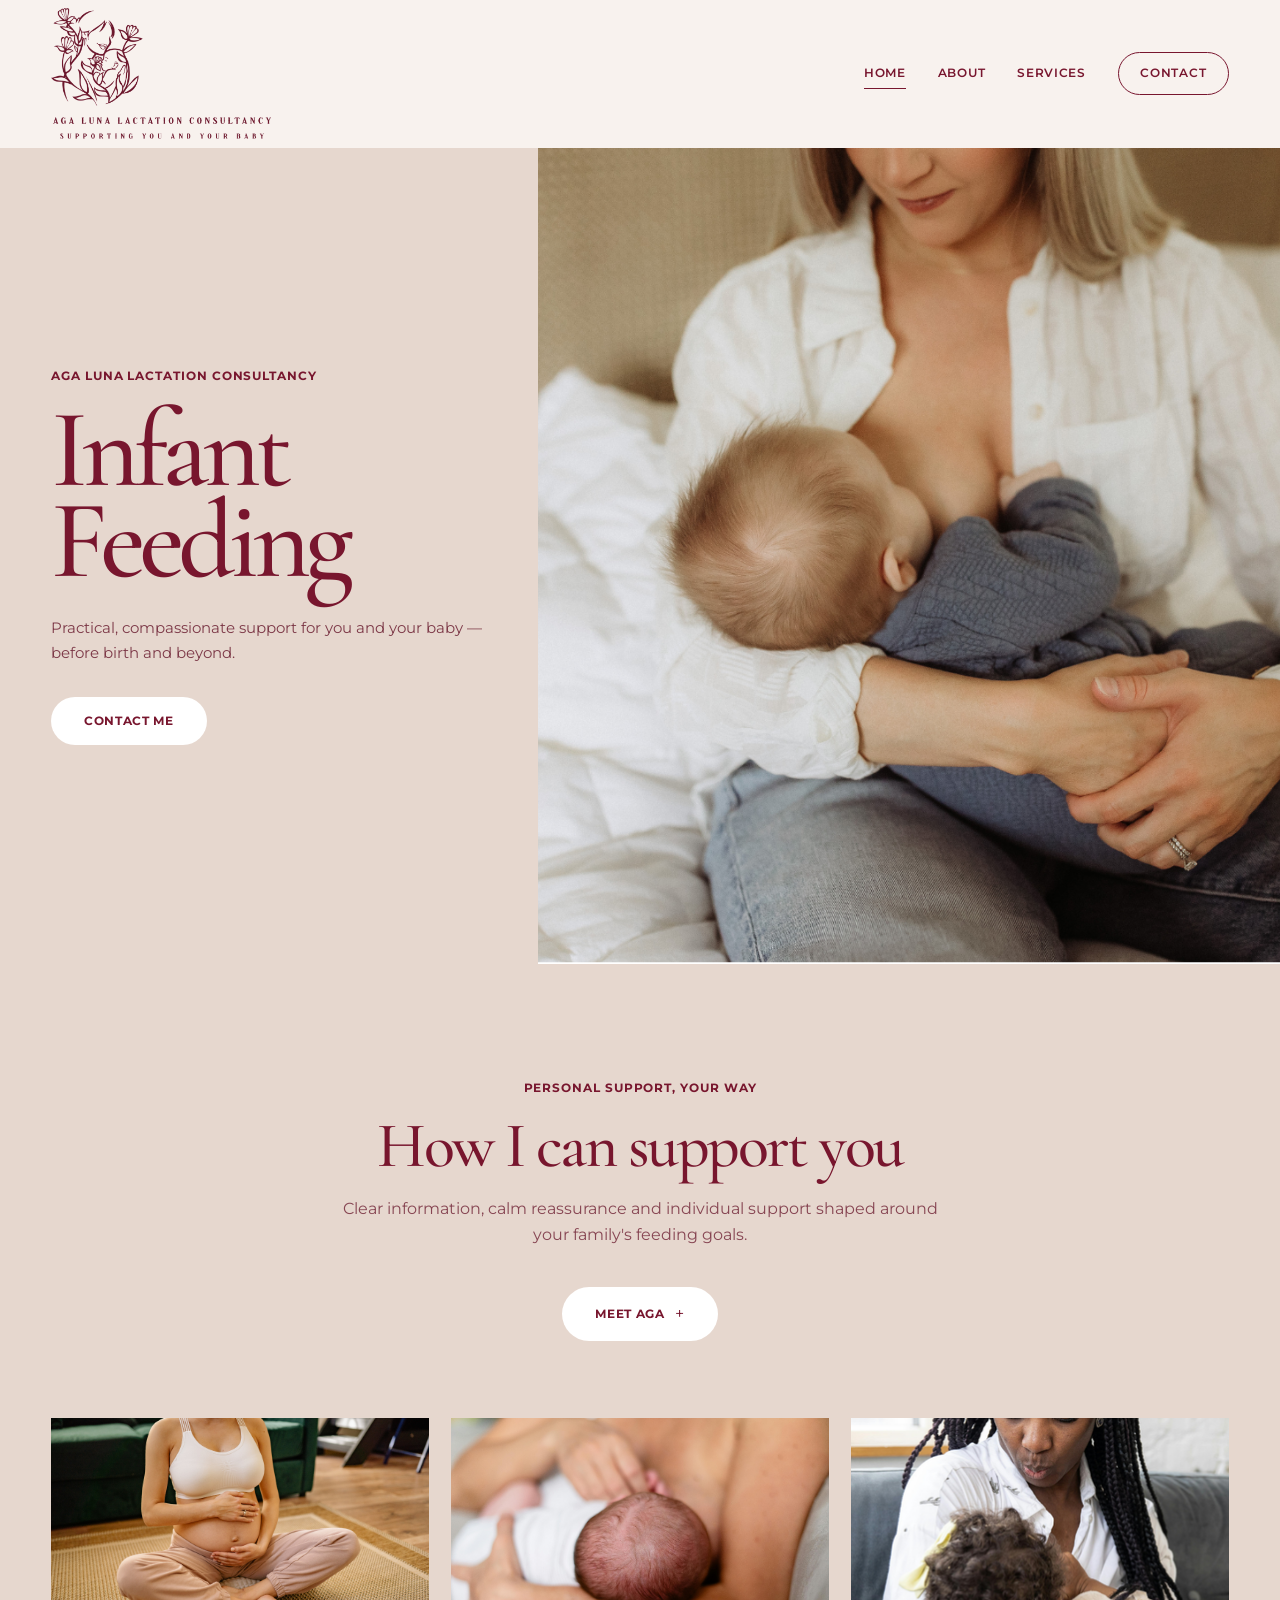
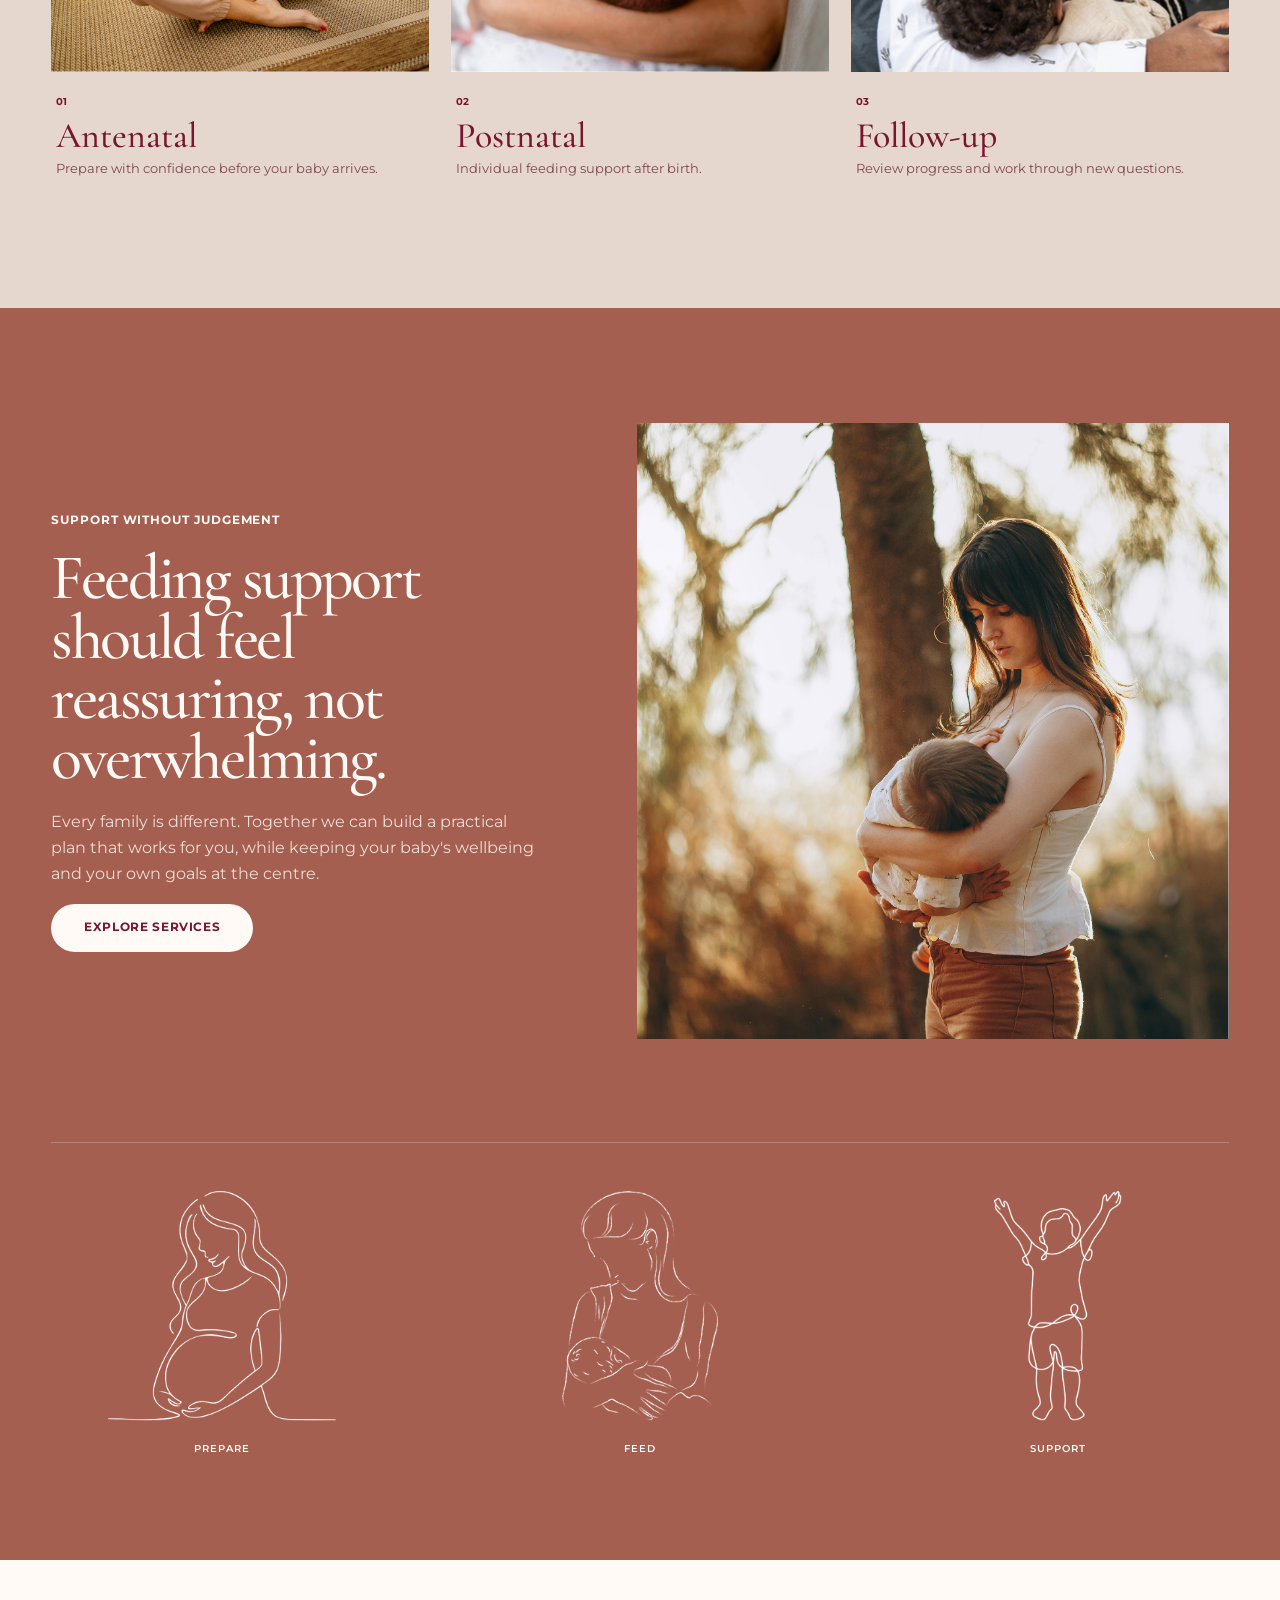
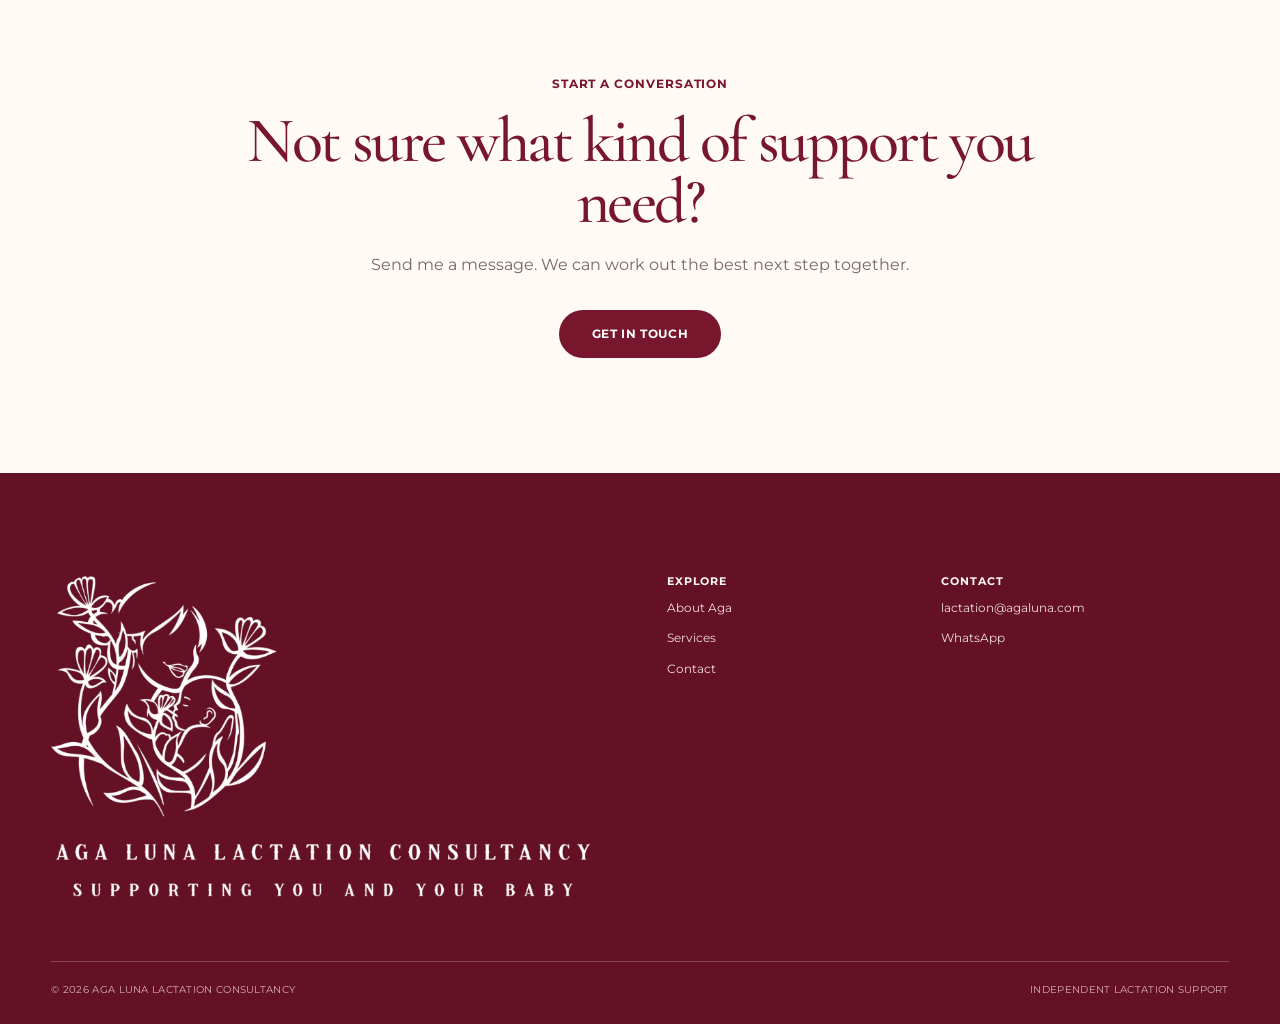
==== commit 008f1e8a: "Link up formspree, add logo and favicon" ====
--- a/index.html
+++ b/index.html
@@ -14,6 +14,12 @@
     href="https://fonts.googleapis.com/css2?family=Cormorant+Garamond:wght@400;500;600&family=Montserrat:wght@400;500;600;700&display=swap"
     rel="stylesheet">
   <link rel="stylesheet" href="assets/css/style.css">
+  <!-- Favicons -->
+  <link rel="icon" type="image/png" sizes="96x96" href="favicon-96x96.png">
+  <link rel="icon" type="image/svg+xml" href="favicon.svg">
+  <link rel="shortcut icon" href="favicon.ico">
+  <link rel="apple-touch-icon" href="apple-touch-icon.png">
+  <link rel="manifest" href="site.webmanifest">
   <script src="assets/js/script.js" defer></script>
 
 </head>
@@ -24,9 +30,8 @@
 
   <header class="site-header" data-header>
     <div class="shell header-inner">
-      <a class="brand" href="index.html" aria-label="Aga Luna home">
-        <span class="brand-kicker">Aga Luna</span>
-        <span class="brand-sub">Lactation Consultancy</span>
+      <a class="brand brand-logo" href="index.html" aria-label="Aga Luna Lactation Consultancy home">
+        <img src="assets/images/al-logo-maroon.png" alt="Aga Luna Lactation Consultancy – Supporting you and your baby">
       </a>
 
       <button class="nav-toggle" type="button" aria-expanded="false" aria-controls="primary-nav" aria-label="Open menu">
@@ -176,8 +181,10 @@
   <footer class="site-footer">
     <div class="shell footer-grid">
       <div class="footer-brand">
-        <p class="eyebrow eyebrow-light">Aga Luna</p>
-        <h2>The best start for you and your baby.</h2>
+        <a href="index.html" class="footer-logo" aria-label="Aga Luna home">
+          <img src="assets/images/al-logo-white.png"
+            alt="Aga Luna Lactation Consultancy – Supporting you and your baby">
+        </a>
       </div>
 
       <div class="footer-col">
--- a/assets/css/style.css
+++ b/assets/css/style.css
@@ -68,6 +68,19 @@
 
 .section {
   padding: var(--section) 0;
+}
+
+.brand-logo {
+  display: flex;
+  align-items: center;
+  width: 220px;
+  padding: 8px 0;
+}
+
+.brand-logo img {
+  display: block;
+  width: 100%;
+  height: auto;
 }
 
 .skip-link {
@@ -328,9 +341,6 @@
 .media-frame {
   position: relative;
   overflow: hidden;
-  background:
-    linear-gradient(135deg, rgba(120, 22, 46, .11), rgba(164, 95, 80, .18)),
-    var(--blush-soft);
   background-position: center;
   background-size: cover;
 }
@@ -393,18 +403,15 @@
 }
 
 #antenatal .media-service {
-  background-image: url("../images/service-antenatal.png");
-  background-color: var(--blush-soft);
+  background-image: url("../images/service-antenatal2.png");
 }
 
 #postnatal .media-service {
   background-image: url("../images/service-postnatal.png");
-  background-color: var(--terracotta);
 }
 
 #follow-up .media-service {
-  background-image: url("../images/service-follow-up.png");
-  background-color: var(--blush-soft);
+  background-image: url("../images/service-follow-up2.png");
 }
 
 .media-contact {
